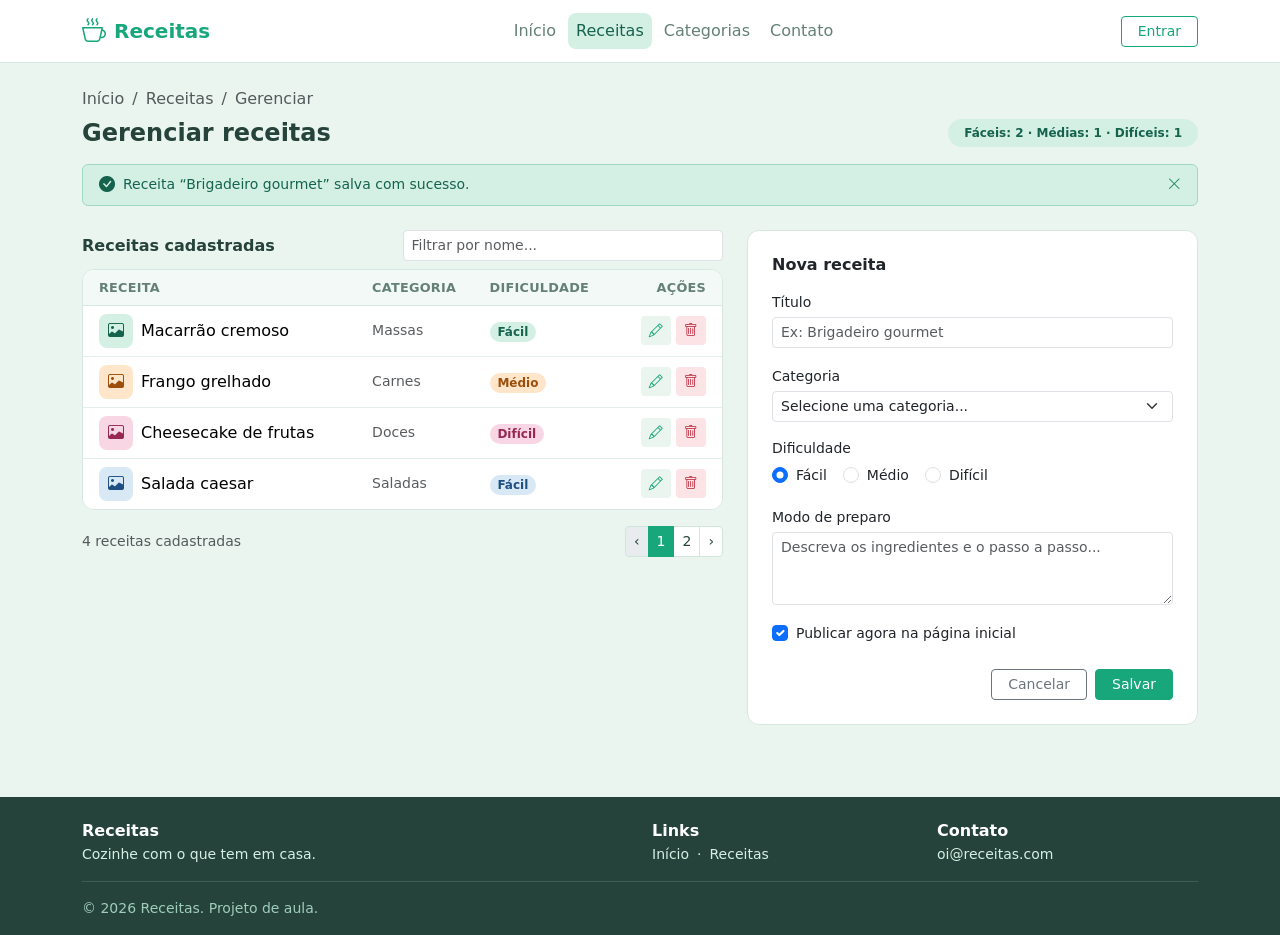
==== pages/receitas.html @ 3cc66aaa "Update pages and initial JS" ====
<!doctype html>
<html lang="pt-br" data-bs-theme="light">
  <head>
    <meta charset="UTF-8" />
    <meta name="viewport" content="width=device-width, initial-scale=1.0" />
    <title>Receitas — Gerenciar</title>

    <!-- Bootstrap 5.3 CSS e Bootstrap Icons -->
    <link
      href="https://cdn.jsdelivr.net/npm/bootstrap@5.3.3/dist/css/bootstrap.min.css"
      rel="stylesheet"
      integrity="sha384-QWTKZyjpPEjISv5WaRU9OFeRpok6YctnYmDr5pNlyT2bRjXh0JMhjY6hW+ALEwIH"
      crossorigin="anonymous"
    />
    <link
      rel="stylesheet"
      href="https://cdn.jsdelivr.net/npm/bootstrap-icons@1.11.3/font/bootstrap-icons.min.css"
    />

    <!-- Arquivo CSS externo compartilhado -->
    <link rel="stylesheet" href="css/styles.css" />

    <style>
      :root {
        --cor-fundo-pagina: #eaf5f0;
        --cor-destaque-suave: #d4f0e5;
        --cor-primaria: #18a77b;
        --cor-primaria-hover: #138a65;
        --cor-texto-escuro: #25433a;
        --cor-texto-titulo: #16634d;
        --cor-texto-suave: #648078;
        --cor-borda-suave: #d7e7e1;
      }

      body {
        background-color: var(--cor-fundo-pagina);
        color: var(--cor-texto-escuro);
        min-height: 100vh;
        display: flex;
        flex-direction: column;
      }

      main {
        flex: 1;
      }

      /* Navbar (mesma identidade do index.html) */
      .navbar-receitas {
        background-color: #ffffff;
        border-bottom: 1px solid var(--cor-borda-suave);
      }

      .brand-receitas {
        color: var(--cor-primaria);
        font-weight: 600;
      }

      .brand-receitas:hover {
        color: var(--cor-primaria-hover);
      }

      .nav-receitas .nav-link {
        color: var(--cor-texto-suave);
        border-radius: 0.5rem;
        padding: 0.4rem 0.85rem;
        font-weight: 500;
        transition: background-color 0.15s ease, color 0.15s ease;
      }

      .nav-receitas .nav-link:hover {
        background-color: var(--cor-fundo-pagina);
        color: var(--cor-texto-escuro);
      }

      .nav-receitas .nav-link.active {
        background-color: var(--cor-destaque-suave);
        color: var(--cor-texto-titulo);
      }

      /* Botões Customizados */
      .btn-receitas {
        background-color: var(--cor-primaria);
        border-color: var(--cor-primaria);
        color: #ffffff;
      }

      .btn-receitas:hover {
        background-color: var(--cor-primaria-hover);
        border-color: var(--cor-primaria-hover);
        color: #ffffff;
      }

      .btn-outline-receitas {
        border-color: var(--cor-primaria);
        color: var(--cor-primaria);
        background-color: #ffffff;
      }

      .btn-outline-receitas:hover {
        background-color: var(--cor-primaria);
        color: #ffffff;
      }

      /* Cards e Tabela */
      .card-painel {
        background-color: #ffffff;
        border: 1px solid var(--cor-borda-suave);
        border-radius: 0.75rem;
      }

      .tabela-receitas thead th {
        background-color: #f3f9f6;
        color: var(--cor-texto-suave);
        font-size: 0.8rem;
        font-weight: 600;
        text-transform: uppercase;
        letter-spacing: 0.02em;
        border-bottom: 1px solid var(--cor-borda-suave);
      }

      .tabela-receitas tbody td {
        vertical-align: middle;
        border-color: #e3efea;
      }

      .thumb-tabela {
        width: 34px;
        height: 34px;
        border-radius: 0.5rem;
        display: inline-flex;
        align-items: center;
        justify-content: center;
        flex-shrink: 0;
      }

      /* Botões de Ação na Tabela */
      .btn-acao-editar {
        background-color: #eaf5f0;
        color: #18a77b;
        border: none;
      }

      .btn-acao-editar:hover {
        background-color: #d4f0e5;
        color: #138a65;
      }

      .btn-acao-excluir {
        background-color: #fbe3e6;
        color: #c23b4c;
        border: none;
      }

      .btn-acao-excluir:hover {
        background-color: #f7ccd2;
        color: #9e2938;
      }

      /* Variações de cores por categoria (consistente com index.html) */
      .tema-massas {
        background-color: #d4f0e5;
        color: #16634d;
      }
      .tema-carnes {
        background-color: #ffe5c9;
        color: #9c4f0a;
      }
      .tema-doces {
        background-color: #f8d6e3;
        color: #962952;
      }
      .tema-saladas {
        background-color: #d9e8f5;
        color: #1e4f82;
      }

      /* Alerta de feedback */
      .alerta-receitas {
        background-color: var(--cor-destaque-suave);
        border: 1px solid #9fd9c0;
        color: var(--cor-texto-titulo);
      }

      /* Paginação */
      .paginacao-receitas .page-link {
        color: var(--cor-texto-escuro);
        border-color: #cfe6dc;
      }

      .paginacao-receitas .page-item.active .page-link {
        background-color: var(--cor-primaria);
        border-color: var(--cor-primaria);
        color: #ffffff;
      }

      /* Footer */
      .footer-receitas {
        background-color: var(--cor-texto-escuro);
        color: var(--cor-destaque-suave);
      }

      .footer-receitas a {
        color: var(--cor-destaque-suave);
        text-decoration: none;
      }

      .footer-receitas a:hover {
        text-decoration: underline;
        color: #ffffff;
      }

      .footer-copy {
        color: #9fcdbb;
        border-top: 1px solid rgba(212, 240, 229, 0.15);
      }
    </style>
  </head>

  <body>
    <!-- ================= CABEÇALHO E NAVEGAÇÃO ================= -->
    <header class="navbar-receitas sticky-top">
      <nav class="navbar navbar-expand-md py-2" aria-label="Navegação principal">
        <div class="container">
          <!-- Marca / Logo -->
          <a class="navbar-brand brand-receitas d-flex align-items-center gap-2" href="../index.html">
            <i class="bi bi-cup-hot fs-4" aria-hidden="true"></i>
            <span>Receitas</span>
          </a>

          <!-- Botão Mobile -->
          <button
            class="navbar-toggler"
            type="button"
            data-bs-toggle="collapse"
            data-bs-target="#menuPrincipal"
            aria-controls="menuPrincipal"
            aria-expanded="false"
            aria-label="Alternar navegação"
          >
            <span class="navbar-toggler-icon"></span>
          </button>

          <!-- Links Centrais e Ação -->
          <div class="collapse navbar-collapse" id="menuPrincipal">
            <ul class="navbar-nav nav-receitas mx-auto gap-1 my-2 my-md-0" id="menu-links">
              <li class="nav-item">
                <a class="nav-link" href="../index.html">Início</a>
              </li>
              <li class="nav-item">
                <a class="nav-link active" aria-current="page" href="receitas.html">Receitas</a>
              </li>
              <li class="nav-item">
                <a class="nav-link" href="index.html#secao-categorias">Categorias</a>
              </li>
              <li class="nav-item">
                <a class="nav-link" href="#rodape-contato">Contato</a>
              </li>
            </ul>

            <div class="d-flex align-items-center gap-2">
              <button
                type="button"
                class="btn btn-sm btn-outline-receitas px-3"
                id="btn-entrar"
              >
                Entrar
              </button>
            </div>
          </div>
        </div>
      </nav>
    </header>

    <!-- ================= CONTEÚDO PRINCIPAL ================= -->
    <main class="container py-4">
      <!-- Breadcrumb Semântico -->
      <nav aria-label="breadcrumb" class="mb-2">
        <ol class="breadcrumb small mb-0">
          <li class="breadcrumb-item"><a href="index.html" class="text-decoration-none text-muted">Início</a></li>
          <li class="breadcrumb-item"><a href="receitas.html" class="text-decoration-none text-muted">Receitas</a></li>
          <li class="breadcrumb-item active fw-medium" aria-current="page">Gerenciar</li>
        </ol>
      </nav>

      <!-- Cabeçalho da Página -->
      <div class="d-flex flex-wrap justify-content-between align-items-center gap-2 mb-3">
        <h1 class="h4 fw-semibold mb-0">Gerenciar receitas</h1>
        <span class="badge rounded-pill tema-massas px-3 py-2" id="badge-resumo-dificuldade">
          Fáceis: 2 · Médias: 1 · Difíceis: 1
        </span>
      </div>

      <!-- Alerta de Feedback Dinâmico (Exibir/ocultar via DOM após salvar/editar/excluir) -->
      <div
        id="alerta-feedback"
        class="alert alerta-receitas alert-dismissible fade show d-flex align-items-center justify-content-between py-2 px-3 mb-4"
        role="alert"
      >
        <div class="d-flex align-items-center gap-2 small">
          <i class="bi bi-check-circle-fill fs-6" aria-hidden="true"></i>
          <span id="texto-alerta-feedback">Receita “Brigadeiro gourmet” salva com sucesso.</span>
        </div>
        <button
          type="button"
          class="btn btn-sm p-0 border-0 text-success"
          id="btn-fechar-alerta"
          aria-label="Fechar alerta"
        >
          <i class="bi bi-x-lg" aria-hidden="true"></i>
        </button>
      </div>

      <!-- Grid Principal: Tabela (col-lg-7) + Formulário CRUD (col-lg-5) -->
      <div class="row g-4 align-items-start">
        <!-- Coluna Esquerda: Listagem em Tabela + Paginação -->
        <section class="col-12 col-lg-7" aria-labelledby="titulo-tabela-receitas">
          <div class="d-flex justify-content-between align-items-center mb-2">
            <h2 id="titulo-tabela-receitas" class="h6 fw-semibold mb-0">Receitas cadastradas</h2>
            <div class="w-50">
              <label for="filtro-tabela" class="visually-hidden">Filtrar na tabela</label>
              <input
                type="search"
                id="filtro-tabela"
                class="form-control form-control-sm bg-white"
                placeholder="Filtrar por nome..."
              />
            </div>
          </div>

          <div class="card card-painel overflow-hidden">
            <div class="table-responsive">
              <table class="table table-hover tabela-receitas mb-0" id="tabela-receitas">
                <caption class="visually-hidden">
                  Lista de receitas cadastradas com opções de edição e exclusão
                </caption>
                <thead>
                  <tr>
                    <th scope="col" class="ps-3">Receita</th>
                    <th scope="col">Categoria</th>
                    <th scope="col">Dificuldade</th>
                    <th scope="col" class="text-end pe-3">Ações</th>
                  </tr>
                </thead>
                <tbody id="corpo-tabela-receitas">
                  <!-- Linha 1 -->
                  <tr data-id="1">
                    <td class="ps-3">
                      <div class="d-flex align-items-center gap-2">
                        <span class="thumb-tabela tema-massas">
                          <i class="bi bi-image" aria-hidden="true"></i>
                        </span>
                        <span class="fw-medium">Macarrão cremoso</span>
                      </div>
                    </td>
                    <td class="text-muted small">Massas</td>
                    <td>
                      <span class="badge rounded-pill tema-massas">Fácil</span>
                    </td>
                    <td class="text-end pe-3 text-nowrap">
                      <button
                        type="button"
                        class="btn btn-sm btn-acao-editar btn-editar"
                        data-id="1"
                        aria-label="Editar Macarrão cremoso"
                        title="Editar"
                      >
                        <i class="bi bi-pencil" aria-hidden="true"></i>
                      </button>
                      <button
                        type="button"
                        class="btn btn-sm btn-acao-excluir btn-excluir"
                        data-id="1"
                        aria-label="Excluir Macarrão cremoso"
                        title="Excluir"
                      >
                        <i class="bi bi-trash" aria-hidden="true"></i>
                      </button>
                    </td>
                  </tr>

                  <!-- Linha 2 -->
                  <tr data-id="2">
                    <td class="ps-3">
                      <div class="d-flex align-items-center gap-2">
                        <span class="thumb-tabela tema-carnes">
                          <i class="bi bi-image" aria-hidden="true"></i>
                        </span>
                        <span class="fw-medium">Frango grelhado</span>
                      </div>
                    </td>
                    <td class="text-muted small">Carnes</td>
                    <td>
                      <span class="badge rounded-pill tema-carnes">Médio</span>
                    </td>
                    <td class="text-end pe-3 text-nowrap">
                      <button
                        type="button"
                        class="btn btn-sm btn-acao-editar btn-editar"
                        data-id="2"
                        aria-label="Editar Frango grelhado"
                        title="Editar"
                      >
                        <i class="bi bi-pencil" aria-hidden="true"></i>
                      </button>
                      <button
                        type="button"
                        class="btn btn-sm btn-acao-excluir btn-excluir"
                        data-id="2"
                        aria-label="Excluir Frango grelhado"
                        title="Excluir"
                      >
                        <i class="bi bi-trash" aria-hidden="true"></i>
                      </button>
                    </td>
                  </tr>

                  <!-- Linha 3 -->
                  <tr data-id="3">
                    <td class="ps-3">
                      <div class="d-flex align-items-center gap-2">
                        <span class="thumb-tabela tema-doces">
                          <i class="bi bi-image" aria-hidden="true"></i>
                        </span>
                        <span class="fw-medium">Cheesecake de frutas</span>
                      </div>
                    </td>
                    <td class="text-muted small">Doces</td>
                    <td>
                      <span class="badge rounded-pill tema-doces">Difícil</span>
                    </td>
                    <td class="text-end pe-3 text-nowrap">
                      <button
                        type="button"
                        class="btn btn-sm btn-acao-editar btn-editar"
                        data-id="3"
                        aria-label="Editar Cheesecake de frutas"
                        title="Editar"
                      >
                        <i class="bi bi-pencil" aria-hidden="true"></i>
                      </button>
                      <button
                        type="button"
                        class="btn btn-sm btn-acao-excluir btn-excluir"
                        data-id="3"
                        aria-label="Excluir Cheesecake de frutas"
                        title="Excluir"
                      >
                        <i class="bi bi-trash" aria-hidden="true"></i>
                      </button>
                    </td>
                  </tr>

                  <!-- Linha 4 -->
                  <tr data-id="4">
                    <td class="ps-3">
                      <div class="d-flex align-items-center gap-2">
                        <span class="thumb-tabela tema-saladas">
                          <i class="bi bi-image" aria-hidden="true"></i>
                        </span>
                        <span class="fw-medium">Salada caesar</span>
                      </div>
                    </td>
                    <td class="text-muted small">Saladas</td>
                    <td>
                      <span class="badge rounded-pill tema-saladas">Fácil</span>
                    </td>
                    <td class="text-end pe-3 text-nowrap">
                      <button
                        type="button"
                        class="btn btn-sm btn-acao-editar btn-editar"
                        data-id="4"
                        aria-label="Editar Salada caesar"
                        title="Editar"
                      >
                        <i class="bi bi-pencil" aria-hidden="true"></i>
                      </button>
                      <button
                        type="button"
                        class="btn btn-sm btn-acao-excluir btn-excluir"
                        data-id="4"
                        aria-label="Excluir Salada caesar"
                        title="Excluir"
                      >
                        <i class="bi bi-trash" aria-hidden="true"></i>
                      </button>
                    </td>
                  </tr>
                </tbody>
              </table>
            </div>
          </div>

          <!-- Rodapé da Tabela: Contador + Paginação -->
          <div class="d-flex justify-content-between align-items-center mt-3">
            <small id="contador-tabela" class="text-muted">4 receitas cadastradas</small>

            <nav aria-label="Paginação de receitas">
              <ul class="pagination pagination-sm paginacao-receitas mb-0" id="paginacao-receitas">
                <li class="page-item disabled">
                  <button type="button" class="page-link" data-pagina="prev" aria-label="Anterior">
                    &lsaquo;
                  </button>
                </li>
                <li class="page-item active" aria-current="page">
                  <button type="button" class="page-link" data-pagina="1">1</button>
                </li>
                <li class="page-item">
                  <button type="button" class="page-link" data-pagina="2">2</button>
                </li>
                <li class="page-item">
                  <button type="button" class="page-link" data-pagina="next" aria-label="Próxima">
                    &rsaquo;
                  </button>
                </li>
              </ul>
            </nav>
          </div>
        </section>

        <!-- Coluna Direita: Formulário de Cadastro / Edição com Validação -->
        <section class="col-12 col-lg-5" aria-labelledby="titulo-form-receita">
          <form id="form-receita" class="card card-painel p-4" novalidate>
            <div class="d-flex justify-content-between align-items-center mb-3">
              <h2 id="titulo-form-receita" class="h6 fw-semibold mb-0">Nova receita</h2>
              <span id="badge-modo-edicao" class="badge bg-warning text-dark d-none">
                Editando
              </span>
            </div>

            <!-- Campo oculto para guardar o ID em caso de edição -->
            <input type="hidden" id="receita-id" name="id" value="" />

            <!-- Campo 1: Título -->
            <div class="mb-3">
              <label for="input-titulo" class="form-label small fw-medium mb-1">Título</label>
              <input
                type="text"
                id="input-titulo"
                name="titulo"
                class="form-control form-control-sm"
                placeholder="Ex: Brigadeiro gourmet"
                required
                minlength="3"
              />
              <div id="erro-titulo" class="invalid-feedback">
                Informe um título com pelo menos 3 caracteres.
              </div>
            </div>

            <!-- Campo 2: Categoria -->
            <div class="mb-3">
              <label for="select-receita-categoria" class="form-label small fw-medium mb-1">
                Categoria
              </label>
              <select
                id="select-receita-categoria"
                name="categoria"
                class="form-select form-select-sm"
                required
              >
                <option value="" selected disabled>Selecione uma categoria...</option>
                <option value="Massas">Massas</option>
                <option value="Carnes">Carnes</option>
                <option value="Doces">Doces</option>
                <option value="Saladas">Saladas</option>
              </select>
              <div id="erro-categoria" class="invalid-feedback">
                Selecione uma categoria válida.
              </div>
            </div>

            <!-- Campo 3: Dificuldade (Radios semânticos com fieldset/legend) -->
            <fieldset class="mb-3">
              <legend class="form-label small fw-medium mb-1">Dificuldade</legend>
              <div class="d-flex flex-wrap gap-3">
                <div class="form-check">
                  <input
                    class="form-check-input"
                    type="radio"
                    name="dificuldade"
                    id="dif-facil"
                    value="Fácil"
                    checked
                  />
                  <label class="form-check-label small" for="dif-facil">Fácil</label>
                </div>
                <div class="form-check">
                  <input
                    class="form-check-input"
                    type="radio"
                    name="dificuldade"
                    id="dif-medio"
                    value="Médio"
                  />
                  <label class="form-check-label small" for="dif-medio">Médio</label>
                </div>
                <div class="form-check">
                  <input
                    class="form-check-input"
                    type="radio"
                    name="dificuldade"
                    id="dif-dificil"
                    value="Difícil"
                  />
                  <label class="form-check-label small" for="dif-dificil">Difícil</label>
                </div>
              </div>
            </fieldset>

            <!-- Campo 4: Modo de Preparo (Textarea com feedback de validação) -->
            <div class="mb-3">
              <label for="textarea-preparo" class="form-label small fw-medium mb-1">
                Modo de preparo
              </label>
              <textarea
                id="textarea-preparo"
                name="preparo"
                class="form-control form-control-sm"
                rows="3"
                placeholder="Descreva os ingredientes e o passo a passo..."
                required
                minlength="10"
              ></textarea>
              <div id="erro-preparo" class="invalid-feedback">
                Descreva o modo de preparo (mínimo de 10 caracteres).
              </div>
            </div>

            <!-- Campo 5: Checkbox Publicar Agora -->
            <div class="form-check mb-4">
              <input
                class="form-check-input"
                type="checkbox"
                id="check-publicar"
                name="publicar"
                checked
              />
              <label class="form-check-label small" for="check-publicar">
                Publicar agora na página inicial
              </label>
            </div>

            <!-- Botões do Formulário -->
            <div class="d-flex justify-content-end gap-2">
              <button
                type="button"
                id="btn-cancelar-receita"
                class="btn btn-sm btn-outline-secondary px-3"
              >
                Cancelar
              </button>
              <button
                type="submit"
                id="btn-salvar-receita"
                class="btn btn-sm btn-receitas px-3"
              >
                Salvar
              </button>
            </div>
          </form>
        </section>
      </div>
    </main>

    <!-- ================= RODAPÉ ================= -->
    <footer id="rodape-contato" class="footer-receitas mt-5 pt-4 pb-3">
      <div class="container">
        <div class="row g-4 pb-3">
          <div class="col-12 col-md-6">
            <h2 class="h6 text-white fw-semibold mb-1">Receitas</h2>
            <p class="small mb-0">Cozinhe com o que tem em casa.</p>
          </div>

          <div class="col-6 col-md-3">
            <h2 class="h6 text-white fw-semibold mb-1">Links</h2>
            <ul class="list-unstyled small mb-0 d-flex gap-2">
              <li><a href="index.html">Início</a></li>
              <li aria-hidden="true">·</li>
              <li><a href="receitas.html">Receitas</a></li>
            </ul>
          </div>

          <div class="col-6 col-md-3">
            <h2 class="h6 text-white fw-semibold mb-1">Contato</h2>
            <address class="small mb-0">
              <a href="mailto:oi@receitas.com">oi@receitas.com</a>
            </address>
          </div>
        </div>

        <div class="footer-copy pt-3 small">
          © 2026 Receitas. Projeto de aula.
        </div>
      </div>
    </footer>

    <!-- ================= TEMPLATE HTML (Para renderização dinâmica das linhas da tabela) ================= -->
    <template id="template-linha-receita">
      <tr>
        <td class="ps-3">
          <div class="d-flex align-items-center gap-2">
            <span class="thumb-tabela">
              <i class="bi bi-image" aria-hidden="true"></i>
            </span>
            <span class="fw-medium celula-titulo"></span>
          </div>
        </td>
        <td class="text-muted small celula-categoria"></td>
        <td>
          <span class="badge rounded-pill celula-dificuldade"></span>
        </td>
        <td class="text-end pe-3 text-nowrap">
          <button
            type="button"
            class="btn btn-sm btn-acao-editar btn-editar"
            title="Editar"
          >
            <i class="bi bi-pencil" aria-hidden="true"></i>
          </button>
          <button
            type="button"
            class="btn btn-sm btn-acao-excluir btn-excluir"
            title="Excluir"
          >
            <i class="bi bi-trash" aria-hidden="true"></i>
          </button>
        </td>
      </tr>
    </template>

    <!-- Bootstrap 5.3 JS Bundle -->
    <script
      src="https://cdn.jsdelivr.net/npm/bootstrap@5.3.3/dist/js/bootstrap.bundle.min.js"
      integrity="sha384-YvpcrYf0tY3lHB60NNkmXc5s9fDVZLESaAA55NDzOxhy9GkcIdslK1eN7N6jIeHz"
      crossorigin="anonymous"
    ></script>

    <!-- Script dos Alunos -->
    <script src="js/script.js"></script>
  </body>
</html>
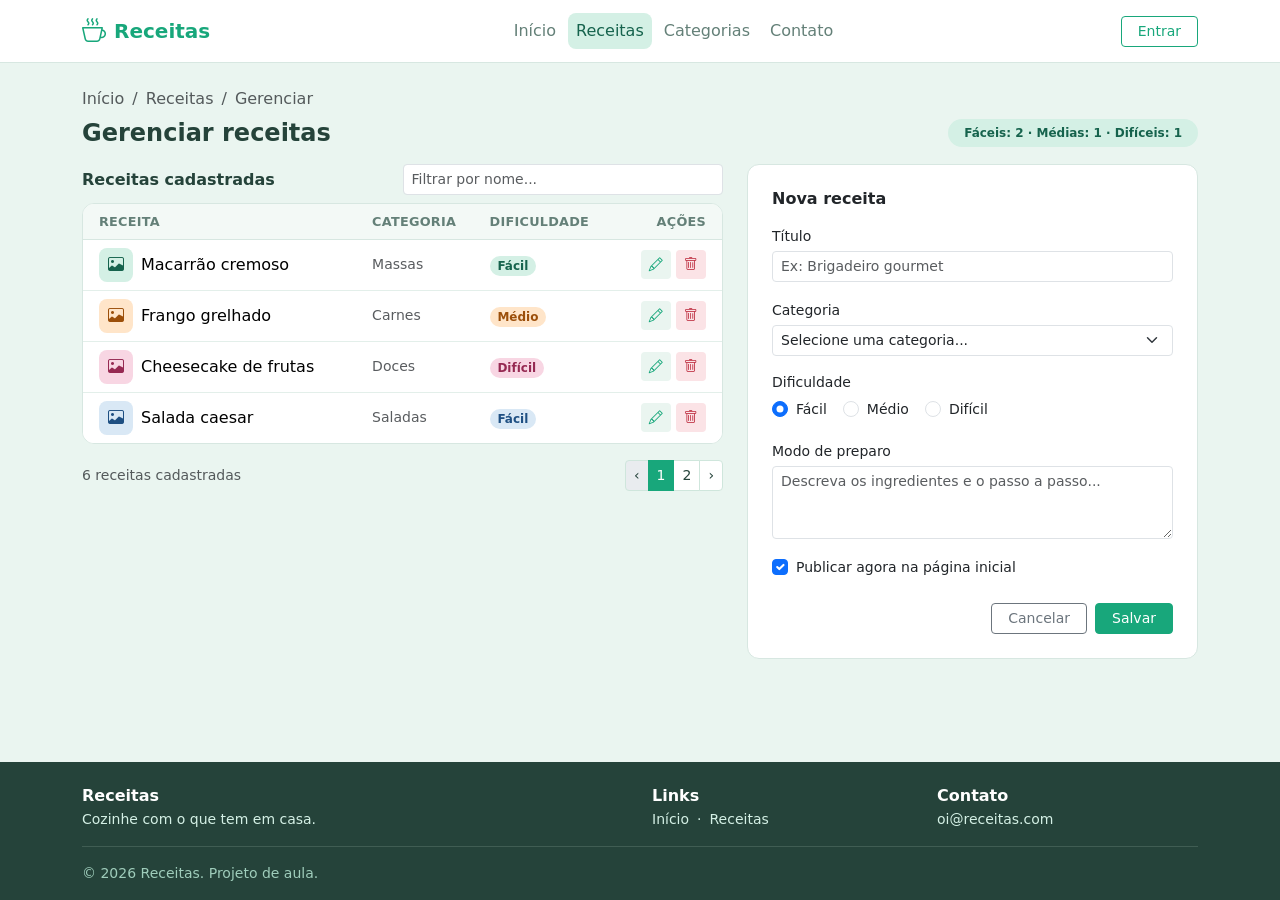
==== commit efa26cff: "Update: block 2" ====
--- a/pages/receitas.html
+++ b/pages/receitas.html
@@ -18,202 +18,7 @@
     />
 
     <!-- Arquivo CSS externo compartilhado -->
-    <link rel="stylesheet" href="css/styles.css" />
-
-    <style>
-      :root {
-        --cor-fundo-pagina: #eaf5f0;
-        --cor-destaque-suave: #d4f0e5;
-        --cor-primaria: #18a77b;
-        --cor-primaria-hover: #138a65;
-        --cor-texto-escuro: #25433a;
-        --cor-texto-titulo: #16634d;
-        --cor-texto-suave: #648078;
-        --cor-borda-suave: #d7e7e1;
-      }
-
-      body {
-        background-color: var(--cor-fundo-pagina);
-        color: var(--cor-texto-escuro);
-        min-height: 100vh;
-        display: flex;
-        flex-direction: column;
-      }
-
-      main {
-        flex: 1;
-      }
-
-      /* Navbar (mesma identidade do index.html) */
-      .navbar-receitas {
-        background-color: #ffffff;
-        border-bottom: 1px solid var(--cor-borda-suave);
-      }
-
-      .brand-receitas {
-        color: var(--cor-primaria);
-        font-weight: 600;
-      }
-
-      .brand-receitas:hover {
-        color: var(--cor-primaria-hover);
-      }
-
-      .nav-receitas .nav-link {
-        color: var(--cor-texto-suave);
-        border-radius: 0.5rem;
-        padding: 0.4rem 0.85rem;
-        font-weight: 500;
-        transition: background-color 0.15s ease, color 0.15s ease;
-      }
-
-      .nav-receitas .nav-link:hover {
-        background-color: var(--cor-fundo-pagina);
-        color: var(--cor-texto-escuro);
-      }
-
-      .nav-receitas .nav-link.active {
-        background-color: var(--cor-destaque-suave);
-        color: var(--cor-texto-titulo);
-      }
-
-      /* Botões Customizados */
-      .btn-receitas {
-        background-color: var(--cor-primaria);
-        border-color: var(--cor-primaria);
-        color: #ffffff;
-      }
-
-      .btn-receitas:hover {
-        background-color: var(--cor-primaria-hover);
-        border-color: var(--cor-primaria-hover);
-        color: #ffffff;
-      }
-
-      .btn-outline-receitas {
-        border-color: var(--cor-primaria);
-        color: var(--cor-primaria);
-        background-color: #ffffff;
-      }
-
-      .btn-outline-receitas:hover {
-        background-color: var(--cor-primaria);
-        color: #ffffff;
-      }
-
-      /* Cards e Tabela */
-      .card-painel {
-        background-color: #ffffff;
-        border: 1px solid var(--cor-borda-suave);
-        border-radius: 0.75rem;
-      }
-
-      .tabela-receitas thead th {
-        background-color: #f3f9f6;
-        color: var(--cor-texto-suave);
-        font-size: 0.8rem;
-        font-weight: 600;
-        text-transform: uppercase;
-        letter-spacing: 0.02em;
-        border-bottom: 1px solid var(--cor-borda-suave);
-      }
-
-      .tabela-receitas tbody td {
-        vertical-align: middle;
-        border-color: #e3efea;
-      }
-
-      .thumb-tabela {
-        width: 34px;
-        height: 34px;
-        border-radius: 0.5rem;
-        display: inline-flex;
-        align-items: center;
-        justify-content: center;
-        flex-shrink: 0;
-      }
-
-      /* Botões de Ação na Tabela */
-      .btn-acao-editar {
-        background-color: #eaf5f0;
-        color: #18a77b;
-        border: none;
-      }
-
-      .btn-acao-editar:hover {
-        background-color: #d4f0e5;
-        color: #138a65;
-      }
-
-      .btn-acao-excluir {
-        background-color: #fbe3e6;
-        color: #c23b4c;
-        border: none;
-      }
-
-      .btn-acao-excluir:hover {
-        background-color: #f7ccd2;
-        color: #9e2938;
-      }
-
-      /* Variações de cores por categoria (consistente com index.html) */
-      .tema-massas {
-        background-color: #d4f0e5;
-        color: #16634d;
-      }
-      .tema-carnes {
-        background-color: #ffe5c9;
-        color: #9c4f0a;
-      }
-      .tema-doces {
-        background-color: #f8d6e3;
-        color: #962952;
-      }
-      .tema-saladas {
-        background-color: #d9e8f5;
-        color: #1e4f82;
-      }
-
-      /* Alerta de feedback */
-      .alerta-receitas {
-        background-color: var(--cor-destaque-suave);
-        border: 1px solid #9fd9c0;
-        color: var(--cor-texto-titulo);
-      }
-
-      /* Paginação */
-      .paginacao-receitas .page-link {
-        color: var(--cor-texto-escuro);
-        border-color: #cfe6dc;
-      }
-
-      .paginacao-receitas .page-item.active .page-link {
-        background-color: var(--cor-primaria);
-        border-color: var(--cor-primaria);
-        color: #ffffff;
-      }
-
-      /* Footer */
-      .footer-receitas {
-        background-color: var(--cor-texto-escuro);
-        color: var(--cor-destaque-suave);
-      }
-
-      .footer-receitas a {
-        color: var(--cor-destaque-suave);
-        text-decoration: none;
-      }
-
-      .footer-receitas a:hover {
-        text-decoration: underline;
-        color: #ffffff;
-      }
-
-      .footer-copy {
-        color: #9fcdbb;
-        border-top: 1px solid rgba(212, 240, 229, 0.15);
-      }
-    </style>
+    <link rel="stylesheet" href="../css/styles.css" />
   </head>
 
   <body>
@@ -342,149 +147,7 @@
                   </tr>
                 </thead>
                 <tbody id="corpo-tabela-receitas">
-                  <!-- Linha 1 -->
-                  <tr data-id="1">
-                    <td class="ps-3">
-                      <div class="d-flex align-items-center gap-2">
-                        <span class="thumb-tabela tema-massas">
-                          <i class="bi bi-image" aria-hidden="true"></i>
-                        </span>
-                        <span class="fw-medium">Macarrão cremoso</span>
-                      </div>
-                    </td>
-                    <td class="text-muted small">Massas</td>
-                    <td>
-                      <span class="badge rounded-pill tema-massas">Fácil</span>
-                    </td>
-                    <td class="text-end pe-3 text-nowrap">
-                      <button
-                        type="button"
-                        class="btn btn-sm btn-acao-editar btn-editar"
-                        data-id="1"
-                        aria-label="Editar Macarrão cremoso"
-                        title="Editar"
-                      >
-                        <i class="bi bi-pencil" aria-hidden="true"></i>
-                      </button>
-                      <button
-                        type="button"
-                        class="btn btn-sm btn-acao-excluir btn-excluir"
-                        data-id="1"
-                        aria-label="Excluir Macarrão cremoso"
-                        title="Excluir"
-                      >
-                        <i class="bi bi-trash" aria-hidden="true"></i>
-                      </button>
-                    </td>
-                  </tr>
-
-                  <!-- Linha 2 -->
-                  <tr data-id="2">
-                    <td class="ps-3">
-                      <div class="d-flex align-items-center gap-2">
-                        <span class="thumb-tabela tema-carnes">
-                          <i class="bi bi-image" aria-hidden="true"></i>
-                        </span>
-                        <span class="fw-medium">Frango grelhado</span>
-                      </div>
-                    </td>
-                    <td class="text-muted small">Carnes</td>
-                    <td>
-                      <span class="badge rounded-pill tema-carnes">Médio</span>
-                    </td>
-                    <td class="text-end pe-3 text-nowrap">
-                      <button
-                        type="button"
-                        class="btn btn-sm btn-acao-editar btn-editar"
-                        data-id="2"
-                        aria-label="Editar Frango grelhado"
-                        title="Editar"
-                      >
-                        <i class="bi bi-pencil" aria-hidden="true"></i>
-                      </button>
-                      <button
-                        type="button"
-                        class="btn btn-sm btn-acao-excluir btn-excluir"
-                        data-id="2"
-                        aria-label="Excluir Frango grelhado"
-                        title="Excluir"
-                      >
-                        <i class="bi bi-trash" aria-hidden="true"></i>
-                      </button>
-                    </td>
-                  </tr>
-
-                  <!-- Linha 3 -->
-                  <tr data-id="3">
-                    <td class="ps-3">
-                      <div class="d-flex align-items-center gap-2">
-                        <span class="thumb-tabela tema-doces">
-                          <i class="bi bi-image" aria-hidden="true"></i>
-                        </span>
-                        <span class="fw-medium">Cheesecake de frutas</span>
-                      </div>
-                    </td>
-                    <td class="text-muted small">Doces</td>
-                    <td>
-                      <span class="badge rounded-pill tema-doces">Difícil</span>
-                    </td>
-                    <td class="text-end pe-3 text-nowrap">
-                      <button
-                        type="button"
-                        class="btn btn-sm btn-acao-editar btn-editar"
-                        data-id="3"
-                        aria-label="Editar Cheesecake de frutas"
-                        title="Editar"
-                      >
-                        <i class="bi bi-pencil" aria-hidden="true"></i>
-                      </button>
-                      <button
-                        type="button"
-                        class="btn btn-sm btn-acao-excluir btn-excluir"
-                        data-id="3"
-                        aria-label="Excluir Cheesecake de frutas"
-                        title="Excluir"
-                      >
-                        <i class="bi bi-trash" aria-hidden="true"></i>
-                      </button>
-                    </td>
-                  </tr>
-
-                  <!-- Linha 4 -->
-                  <tr data-id="4">
-                    <td class="ps-3">
-                      <div class="d-flex align-items-center gap-2">
-                        <span class="thumb-tabela tema-saladas">
-                          <i class="bi bi-image" aria-hidden="true"></i>
-                        </span>
-                        <span class="fw-medium">Salada caesar</span>
-                      </div>
-                    </td>
-                    <td class="text-muted small">Saladas</td>
-                    <td>
-                      <span class="badge rounded-pill tema-saladas">Fácil</span>
-                    </td>
-                    <td class="text-end pe-3 text-nowrap">
-                      <button
-                        type="button"
-                        class="btn btn-sm btn-acao-editar btn-editar"
-                        data-id="4"
-                        aria-label="Editar Salada caesar"
-                        title="Editar"
-                      >
-                        <i class="bi bi-pencil" aria-hidden="true"></i>
-                      </button>
-                      <button
-                        type="button"
-                        class="btn btn-sm btn-acao-excluir btn-excluir"
-                        data-id="4"
-                        aria-label="Excluir Salada caesar"
-                        title="Excluir"
-                      >
-                        <i class="bi bi-trash" aria-hidden="true"></i>
-                      </button>
-                    </td>
-                  </tr>
+                 
                 </tbody>
               </table>
             </div>
@@ -736,6 +399,6 @@
     ></script>
 
     <!-- Script dos Alunos -->
-    <script src="js/script.js"></script>
+    <script src="../js/receitas.js"></script>
   </body>
 </html>
--- a/css/styles.css
+++ b/css/styles.css
@@ -0,0 +1,261 @@
+:root {
+  --cor-fundo-pagina: #eaf5f0;
+  --cor-destaque-suave: #d4f0e5;
+  --cor-primaria: #18a77b;
+  --cor-primaria-hover: #138a65;
+  --cor-texto-escuro: #25433a;
+  --cor-texto-titulo: #16634d;
+  --cor-texto-suave: #648078;
+  --cor-borda-suave: #d7e7e1;
+}
+
+body {
+  background-color: var(--cor-fundo-pagina);
+  color: var(--cor-texto-escuro);
+  min-height: 100vh;
+  display: flex;
+  flex-direction: column;
+}
+
+main {
+  flex: 1;
+}
+
+/* Navbar */
+.navbar-receitas {
+  background-color: #ffffff;
+  border-bottom: 1px solid var(--cor-borda-suave);
+}
+
+.brand-receitas {
+  color: var(--cor-primaria);
+  font-weight: 600;
+}
+
+.brand-receitas:hover {
+  color: var(--cor-primaria-hover);
+}
+
+.nav-receitas .nav-link {
+  color: var(--cor-texto-suave);
+  border-radius: 0.5rem;
+  padding: 0.4rem 0.85rem;
+  font-weight: 500;
+  transition:
+    background-color 0.15s ease,
+    color 0.15s ease;
+}
+
+.nav-receitas .nav-link:hover {
+  background-color: var(--cor-fundo-pagina);
+  color: var(--cor-texto-escuro);
+}
+
+.nav-receitas .nav-link.active {
+  background-color: var(--cor-destaque-suave);
+  color: var(--cor-texto-titulo);
+}
+
+/* Botões Customizados */
+.btn-receitas {
+  background-color: var(--cor-primaria);
+  border-color: var(--cor-primaria);
+  color: #ffffff;
+}
+
+.btn-receitas:hover {
+  background-color: var(--cor-primaria-hover);
+  border-color: var(--cor-primaria-hover);
+  color: #ffffff;
+}
+
+.btn-outline-receitas {
+  border-color: var(--cor-primaria);
+  color: var(--cor-primaria);
+  background-color: #ffffff;
+}
+
+.btn-outline-receitas:hover {
+  background-color: var(--cor-primaria);
+  color: #ffffff;
+}
+
+/* Seção Hero / Busca */
+.section-search {
+  background-color: var(--cor-destaque-suave);
+  border: 1px solid #bfe3d4;
+  border-radius: 0.75rem;
+}
+
+.section-search h1 {
+  color: var(--cor-texto-titulo);
+}
+
+.section-search p {
+  color: #2f5e50;
+}
+
+/* Cards e Aside */
+.card-receita,
+.card-aside {
+  background-color: #ffffff;
+  border: 1px solid var(--cor-borda-suave);
+  border-radius: 0.75rem;
+  transition:
+    transform 0.15s ease,
+    box-shadow 0.15s ease;
+}
+
+.card-receita:hover {
+  transform: translateY(-2px);
+  box-shadow: 0 4px 12px rgba(37, 67, 58, 0.08);
+}
+
+.card-thumb {
+  height: 110px;
+  border-radius: 0.5rem;
+  display: flex;
+  align-items: center;
+  justify-content: center;
+  background-color: var(--cor-destaque-suave);
+  color: var(--cor-primaria);
+}
+
+/* Variações de cores por categoria (para usar via JS/classes) */
+.tema-massas {
+  background-color: #d4f0e5;
+  color: #16634d;
+}
+.tema-carnes {
+  background-color: #ffe5c9;
+  color: #9c4f0a;
+}
+.tema-doces {
+  background-color: #f8d6e3;
+  color: #962952;
+}
+.tema-saladas {
+  background-color: #d9e8f5;
+  color: #1e4f82;
+}
+
+/* Lista de Categorias no Aside */
+.btn-categoria-item {
+  color: var(--cor-texto-escuro);
+  border-radius: 0.5rem;
+  padding: 0.45rem 0.6rem;
+  transition: background-color 0.15s ease;
+}
+
+.btn-categoria-item:hover,
+.btn-categoria-item.active {
+  background-color: var(--cor-fundo-pagina);
+  color: var(--cor-texto-titulo);
+  font-weight: 500;
+}
+
+.badge-contador {
+  background-color: var(--cor-destaque-suave);
+  color: var(--cor-texto-titulo);
+}
+
+/* Footer */
+.footer-receitas {
+  background-color: var(--cor-texto-escuro);
+  color: var(--cor-destaque-suave);
+}
+
+.footer-receitas a {
+  color: var(--cor-destaque-suave);
+  text-decoration: none;
+}
+
+.footer-receitas a:hover {
+  text-decoration: underline;
+  color: #ffffff;
+}
+
+.footer-copy {
+  color: #9fcdbb;
+  border-top: 1px solid rgba(212, 240, 229, 0.15);
+}
+
+.exemplo-back {
+  background-color: yellow;
+  transform: scale(1.1);
+  border: #18a77b dashed 2px;
+}
+
+/* Cards e Tabela */
+.card-painel {
+  background-color: #ffffff;
+  border: 1px solid var(--cor-borda-suave);
+  border-radius: 0.75rem;
+}
+
+.tabela-receitas thead th {
+  background-color: #f3f9f6;
+  color: var(--cor-texto-suave);
+  font-size: 0.8rem;
+  font-weight: 600;
+  text-transform: uppercase;
+  letter-spacing: 0.02em;
+  border-bottom: 1px solid var(--cor-borda-suave);
+}
+
+.tabela-receitas tbody td {
+  vertical-align: middle;
+  border-color: #e3efea;
+}
+
+.thumb-tabela {
+  width: 34px;
+  height: 34px;
+  border-radius: 0.5rem;
+  display: inline-flex;
+  align-items: center;
+  justify-content: center;
+  flex-shrink: 0;
+}
+
+/* Botões de Ação na Tabela */
+.btn-acao-editar {
+  background-color: #eaf5f0;
+  color: #18a77b;
+  border: none;
+}
+
+.btn-acao-editar:hover {
+  background-color: #d4f0e5;
+  color: #138a65;
+}
+
+.btn-acao-excluir {
+  background-color: #fbe3e6;
+  color: #c23b4c;
+  border: none;
+}
+
+.btn-acao-excluir:hover {
+  background-color: #f7ccd2;
+  color: #9e2938;
+}
+
+/* Alerta de feedback */
+.alerta-receitas {
+  background-color: var(--cor-destaque-suave);
+  border: 1px solid #9fd9c0;
+  color: var(--cor-texto-titulo);
+}
+
+/* Paginação */
+.paginacao-receitas .page-link {
+  color: var(--cor-texto-escuro);
+  border-color: #cfe6dc;
+}
+
+.paginacao-receitas .page-item.active .page-link {
+  background-color: var(--cor-primaria);
+  border-color: var(--cor-primaria);
+  color: #ffffff;
+}
